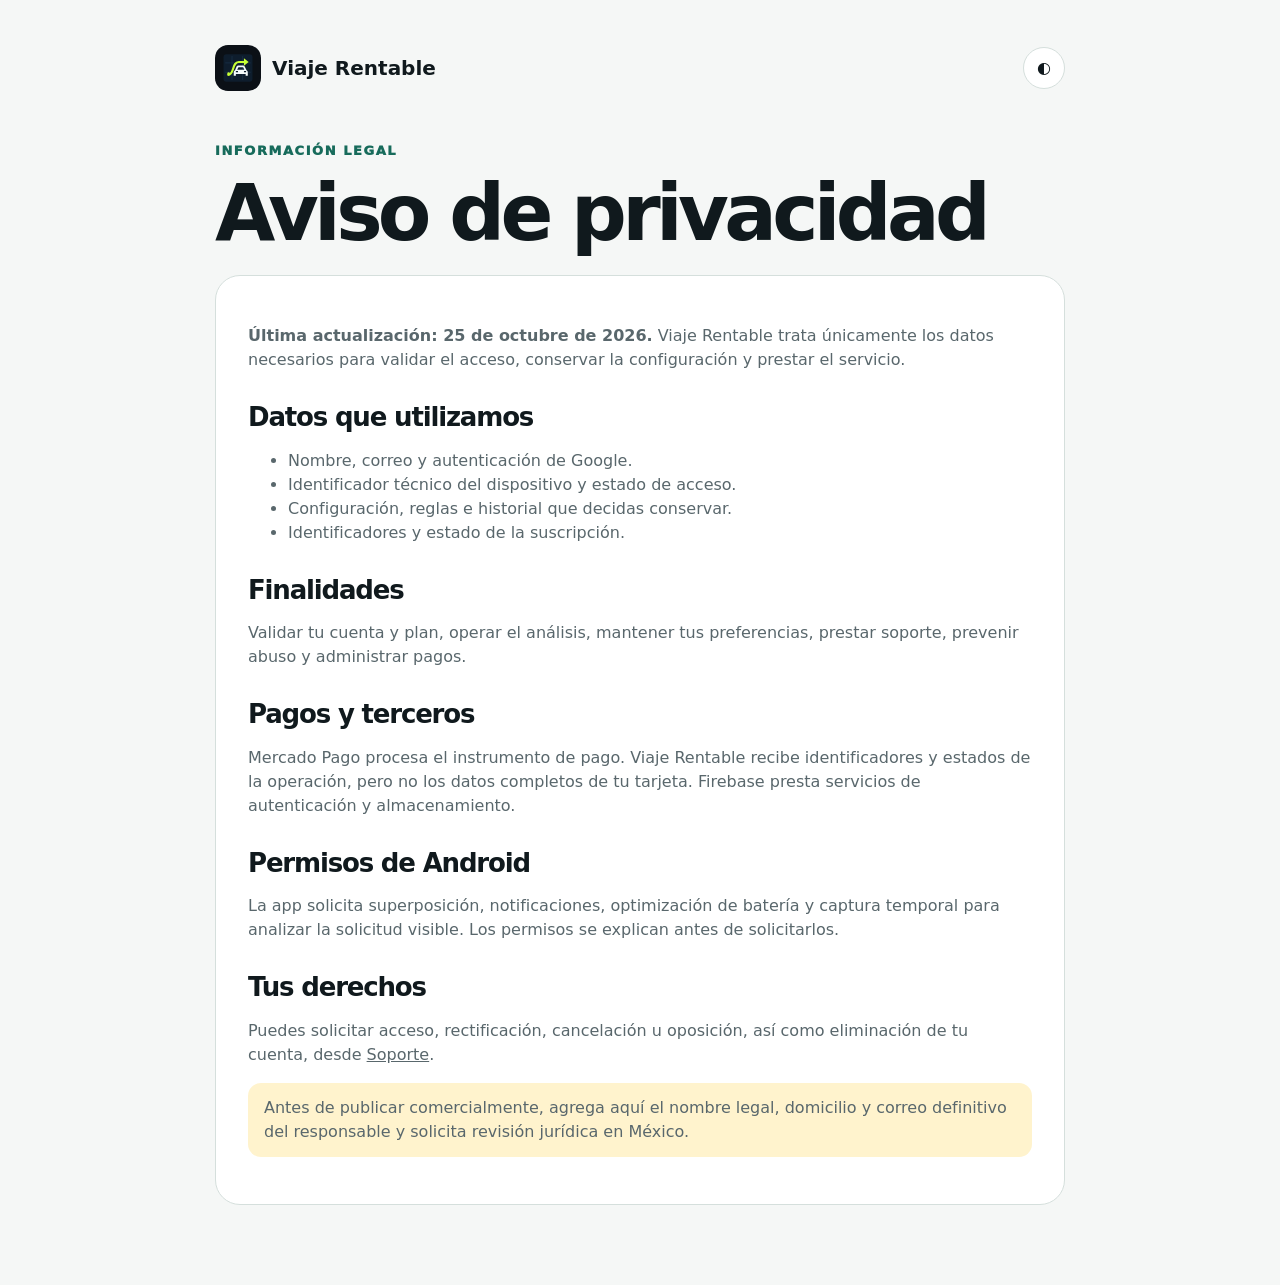
==== web/privacidad.html @ 88f23eee "Publicar landing y dashboard de Viaje Rentable" ====
<!doctype html><html lang="es-MX"><head><meta charset="utf-8"><meta name="viewport" content="width=device-width,initial-scale=1"><title>Privacidad | Viaje Rentable</title><link rel="icon" href="./assets/app-icon.svg"><link rel="stylesheet" href="./styles.css"></head><body><main class="wrap legal"><header class="legal-head"><a class="brand" href="./"><img src="./assets/app-icon.svg" alt=""><span>Viaje Rentable</span></a><button class="theme-toggle" data-theme-toggle>◐</button></header><div class="eyebrow">Información legal</div><h1>Aviso de privacidad</h1><article class="legal-card"><p><b>Última actualización: 25 de octubre de 2026.</b> Viaje Rentable trata únicamente los datos necesarios para validar el acceso, conservar la configuración y prestar el servicio.</p><h2>Datos que utilizamos</h2><ul><li>Nombre, correo y autenticación de Google.</li><li>Identificador técnico del dispositivo y estado de acceso.</li><li>Configuración, reglas e historial que decidas conservar.</li><li>Identificadores y estado de la suscripción.</li></ul><h2>Finalidades</h2><p>Validar tu cuenta y plan, operar el análisis, mantener tus preferencias, prestar soporte, prevenir abuso y administrar pagos.</p><h2>Pagos y terceros</h2><p>Mercado Pago procesa el instrumento de pago. Viaje Rentable recibe identificadores y estados de la operación, pero no los datos completos de tu tarjeta. Firebase presta servicios de autenticación y almacenamiento.</p><h2>Permisos de Android</h2><p>La app solicita superposición, notificaciones, optimización de batería y captura temporal para analizar la solicitud visible. Los permisos se explican antes de solicitarlos.</p><h2>Tus derechos</h2><p>Puedes solicitar acceso, rectificación, cancelación u oposición, así como eliminación de tu cuenta, desde <a href="./soporte.html">Soporte</a>.</p><p class="notice">Antes de publicar comercialmente, agrega aquí el nombre legal, domicilio y correo definitivo del responsable y solicita revisión jurídica en México.</p></article></main><script type="module" src="./theme.js"></script></body></html>
---- web/styles.css ----
:root{color-scheme:light;--bg:#f5f7f6;--surface:#fff;--soft:#eaf0ee;--ink:#10191d;--muted:#59676c;--line:#d5dfdc;--navy:#0e1d2d;--lime:#c7ff35;--green:#176b5b;--red:#d9364c;--yellow:#d5a600;--blue:#1678c5;--shadow:0 18px 50px #102a3216}
:root[data-theme="dark"]{color-scheme:dark;--bg:#000;--surface:#121212;--soft:#1e1e1e;--ink:#f4fafc;--muted:#a0a0a0;--line:#2c2c2c;--green:#61e4b0;--red:#ff5069;--yellow:#ffc946;--blue:#35d7eb;--shadow:0 18px 50px #0009}
*{box-sizing:border-box}html{scroll-behavior:smooth}body{margin:0;background:var(--bg);color:var(--ink);font-family:Inter,system-ui,-apple-system,"Segoe UI",sans-serif;line-height:1.5}button,a{font:inherit}a{color:inherit}.wrap{width:min(1160px,calc(100% - 36px));margin:auto}.top{display:flex;align-items:center;justify-content:space-between;padding:18px 0;position:relative;z-index:20}.brand{display:flex;align-items:center;gap:11px;text-decoration:none;font-weight:900}.brand img{width:46px;height:46px;border-radius:13px}.brand span{display:flex;flex-direction:column;font-size:20px}.brand small{font-weight:500;color:var(--muted);font-size:12px}.nav{display:flex;align-items:center;gap:18px}.nav a{text-decoration:none;font-weight:700;font-size:14px}.theme-toggle{width:42px;height:42px;border:1px solid var(--line);border-radius:50%;background:var(--surface);color:var(--ink);cursor:pointer}.button{display:inline-flex;align-items:center;justify-content:center;min-height:52px;padding:0 24px;border:0;border-radius:15px;background:var(--navy);color:#fff;text-decoration:none;font-weight:900;cursor:pointer}.button.compact{min-height:42px;padding:0 17px}.button.primary{background:var(--lime);color:#13210d}.button.ghost{background:var(--soft);color:var(--ink)}.hero{min-height:690px;display:grid;grid-template-columns:1.05fr .95fr;gap:60px;align-items:center;padding:60px 0 90px}.eyebrow{font-size:13px;font-weight:950;letter-spacing:.12em;text-transform:uppercase;color:var(--green)}h1{font-size:clamp(46px,6.4vw,78px);line-height:.96;letter-spacing:-.06em;margin:15px 0 25px}h1 span{color:var(--green)}h2{font-size:clamp(34px,4.4vw,54px);line-height:1.02;letter-spacing:-.045em;margin:12px 0 18px}h3{font-size:27px;line-height:1.08;margin:8px 0 12px}.lead{font-size:20px;color:var(--muted);max-width:730px}.fine{font-size:13px;color:var(--muted)}.actions{display:flex;flex-wrap:wrap;gap:12px;margin:28px 0 14px}.section{padding:92px 0}.surface{background:var(--surface)}
.phone,.demo-phone,.config-phone{position:relative;overflow:hidden;border:9px solid #283238;border-radius:40px;box-shadow:var(--shadow)}.hero-phone{height:565px;background:#e6edf5}.map-lines,.fake-map{position:absolute;inset:0;background:linear-gradient(27deg,transparent 48%,#78a4d866 49% 50%,transparent 51%),linear-gradient(151deg,transparent 38%,#5eb68b66 39% 41%,transparent 42%),repeating-linear-gradient(90deg,#fff0 0 38px,#fff8 39px 40px)}.ride-card,.fake-request{position:absolute;left:6%;right:6%;bottom:7%;display:flex;flex-direction:column;gap:7px;padding:24px;border-radius:25px;background:#fff;color:#10191d;box-shadow:0 15px 35px #0e1d2d35}.ride-card strong,.fake-request strong{font-size:43px}.ride-card span,.fake-request span{color:#66757b}.real-overlay{position:absolute;top:6%;left:3%;right:3%;padding:13px 15px 11px;background:#0e1d2d;color:#f4fafc;border:1px solid #234360;border-radius:20px;box-shadow:0 15px 32px #0005}.overlay-head{display:flex;align-items:center;justify-content:space-between}.overlay-head small{font-weight:800;color:#bccbd3}.level{padding:6px 16px;border-radius:8px;font-size:13px;color:#07161f}.level.optimal{background:#35d7eb}.level.discard{background:#ff5069}.overlay-metrics{display:grid;grid-template-columns:1fr 1fr 1fr;margin-top:9px}.overlay-metrics>div{padding:4px 12px;border-left:1px solid #294154;min-width:0}.overlay-metrics>div:first-child{border-left:0;padding-left:0}.overlay-metrics span{display:block;font-size:9px;color:#9fb0ba;font-weight:800}.overlay-metrics strong{display:block;font-size:clamp(17px,2vw,27px);white-space:nowrap}.optimal-text{color:#35d7eb}.minimum-text{color:#ffc946}.discard-text{color:#ff5069}.real-overlay i{display:block;width:40px;height:4px;border-radius:9px;background:#63798a;margin:12px auto 0}
.grid4{display:grid;grid-template-columns:repeat(4,1fr);gap:14px;margin-top:36px}.feature{padding:24px;border:1px solid var(--line);border-radius:20px;background:var(--bg)}.feature b{font-size:19px}.feature p{color:var(--muted);margin:5px 0}.dot{display:block;width:13px;height:13px;border-radius:50%;margin-bottom:18px}.discard{background:var(--red)}.minimum{background:var(--yellow)}.acceptable{background:var(--green)}.optimal{background:var(--blue)}
.demo-grid{display:grid;gap:32px;margin-top:40px}.demo-card{display:grid;grid-template-columns:.72fr 1.28fr;gap:42px;align-items:center;padding:38px;border:1px solid var(--line);border-radius:32px;background:var(--surface);box-shadow:var(--shadow)}.demo-card.reverse{grid-template-columns:.72fr 1.28fr}.demo-copy>span{font-size:12px;font-weight:900;letter-spacing:.12em;color:var(--green)}.demo-copy p{color:var(--muted)}.text-button{padding:0;border:0;background:none;color:var(--green);font-weight:900;cursor:pointer}.demo-phone{height:430px;background:#e5edf6}.fake-request{bottom:4%;padding:18px}.fake-request strong{font-size:35px}.real-overlay.animated{opacity:0;transform:translateY(-18px)}.playing .real-overlay.animated{animation:overlayDemo 6s infinite}@keyframes overlayDemo{0%,18%{opacity:0;transform:translateY(-18px)}30%,88%{opacity:1;transform:none}100%{opacity:0}}
.config-phone{height:500px;padding:22px;background:var(--bg);border-color:#283238}.config-title{display:flex;align-items:center;gap:10px;font-size:21px}.config-title img{width:38px}.config-panel{position:absolute;left:22px;right:22px;top:80px;padding:23px;border:1px solid var(--line);border-radius:23px;background:var(--surface)}.config-panel h4{font-size:21px;margin:0 0 3px}.config-panel small{color:var(--muted)}.value-bubble{width:max-content;margin:24px auto 14px;padding:10px 25px;border-radius:10px;background:var(--blue);color:white;font-weight:900}.grade-bar{height:12px;display:grid;grid-template-columns:1fr .45fr .6fr 1.3fr;border-radius:8px;overflow:hidden}.grade-bar i:nth-child(1){background:var(--red)}.grade-bar i:nth-child(2){background:var(--yellow)}.grade-bar i:nth-child(3){background:var(--green)}.grade-bar i:nth-child(4){background:var(--blue)}.grade-labels{display:flex;justify-content:space-between;font-size:10px;font-weight:800;margin-top:10px}.grade-labels span:nth-child(1){color:var(--red)}.grade-labels span:nth-child(2){color:var(--yellow)}.grade-labels span:nth-child(3){color:var(--green)}.grade-labels span:nth-child(4){color:var(--blue)}.panel-two{opacity:0;transform:translateX(20px)}.rule{display:grid;grid-template-columns:1fr auto;gap:12px;padding:13px 0}.rule span{font-size:11px;color:var(--green);font-weight:900}.simple-slider{grid-column:1/-1;height:5px;background:var(--line);position:relative}.simple-slider:before{content:"";display:block;width:43%;height:100%;background:var(--green)}.simple-slider i{position:absolute;left:41%;top:-6px;width:17px;height:17px;border-radius:50%;background:var(--green)}.blue-slider:before,.blue-slider i{background:var(--blue)}.save-row{position:absolute;bottom:20px;left:22px;right:22px;display:grid;grid-template-columns:1fr 1fr;gap:10px}.save-row button{height:45px;border:0;border-radius:12px;background:var(--red);color:#fff;font-weight:900}.save-row button+button{background:var(--green)}.playing .panel-one{animation:panelOne 8s infinite}.playing .panel-two{animation:panelTwo 8s infinite}@keyframes panelOne{0%,42%{opacity:1;transform:none}55%,100%{opacity:0;transform:translateX(-20px)}}@keyframes panelTwo{0%,42%{opacity:0;transform:translateX(20px)}55%,94%{opacity:1;transform:none}100%{opacity:0}}
.steps{counter-reset:step;display:grid;grid-template-columns:repeat(5,1fr);gap:14px;margin-top:34px}.steps article{padding:22px;border:1px solid var(--line);border-radius:20px;background:var(--bg)}.steps article:before{counter-increment:step;content:counter(step,decimal-leading-zero);display:block;color:var(--green);font-size:28px;font-weight:950;margin-bottom:22px}.steps p{color:var(--muted);font-size:14px}.plans{display:grid;grid-template-columns:repeat(2,1fr);gap:20px;margin-top:32px}.plan{padding:30px;border:1px solid var(--line);border-radius:25px;background:var(--surface);box-shadow:var(--shadow)}.price{font-size:48px;font-weight:950}.price small{font-size:14px;color:var(--muted)}ul.clean{padding:0;list-style:none}ul.clean li{padding:7px 0}ul.clean li:before{content:"✓";color:var(--green);font-weight:900;margin-right:9px}.notice{padding:13px 16px;border-radius:13px;background:#fff3cd;color:#684f00;margin:15px 0}.download-box{display:flex;align-items:center;justify-content:space-between;gap:30px}.footer{display:grid;grid-template-columns:1fr auto;align-items:center;gap:24px;padding:42px 0}.footer>div:nth-child(2){display:flex;gap:18px}.footer small{grid-column:1/-1;color:var(--muted)}.legal{max-width:850px;padding-top:45px;padding-bottom:80px}.legal-head{display:flex;justify-content:space-between;align-items:center;margin-bottom:50px}.legal-card{padding:32px;border:1px solid var(--line);border-radius:25px;background:var(--surface)}.legal-card h2{font-size:26px;margin-top:32px}.legal-card p,.legal-card li{color:var(--muted)}.support-grid{display:grid;grid-template-columns:1fr 1fr;gap:18px}.hidden{display:none!important}.admin-grid{display:grid;grid-template-columns:repeat(5,1fr);gap:12px}.stat{padding:20px;border:1px solid var(--line);border-radius:18px;background:var(--surface)}.stat strong{font-size:32px;display:block}table{width:100%;border-collapse:collapse;background:var(--surface);border-radius:18px;overflow:hidden}th,td{text-align:left;padding:12px;border-bottom:1px solid var(--line);font-size:13px}
.scenario-list{display:flex;flex-wrap:wrap;gap:7px;margin:18px 0}.scenario-list button{border:1px solid var(--line);border-radius:999px;padding:7px 10px;background:var(--soft);color:var(--muted);font-size:11px;font-weight:900;cursor:pointer}.scenario-list button.active{color:#fff;background:var(--green);border-color:transparent}.overlay-metrics small{display:block;margin-top:2px;font-size:8px;font-weight:900;letter-spacing:.06em}.level-discard{color:#ff5069}.level-minimum{color:#ffc946}.level-acceptable{color:#61e4b0}.level-optimal{color:#35d7eb}.decision-discard{background:#ff5069}.decision-minimum{background:#ffc946}.decision-acceptable{background:#61e4b0}.decision-optimal{background:#35d7eb}
.tabs-phone{position:relative;height:500px;padding:22px 22px 88px;border:9px solid #283238;border-radius:40px;background:var(--bg);box-shadow:var(--shadow);overflow:hidden}.app-mini-head{display:flex;gap:10px;align-items:center}.app-mini-head img{width:42px}.app-mini-head span{display:flex;flex-direction:column}.app-mini-head small{color:var(--muted)}.monitor-mini{display:flex;align-items:center;gap:8px;margin:16px 0;padding:14px;border:1px solid var(--line);border-radius:16px;background:var(--surface)}.monitor-mini i{width:9px;height:9px;border-radius:50%;background:var(--green)}.monitor-mini span{margin-left:auto;color:var(--red);font-size:11px;font-weight:900}.tab-screen{min-height:270px;padding:20px;border:1px solid var(--line);border-radius:22px;background:var(--surface)}.tab-screen h4{font-size:24px;margin:0 0 5px}.tab-screen>p{color:var(--muted);font-size:13px}.screen-item{margin-top:10px;padding:13px;border-radius:14px;background:var(--soft)}.screen-item b{display:block}.screen-item small{color:var(--muted)}.mini-tabs{position:absolute;left:15px;right:15px;bottom:15px;display:grid;grid-template-columns:repeat(4,1fr);gap:4px;padding:5px;border:1px solid var(--line);border-radius:16px;background:var(--surface)}.mini-tabs button{height:44px;border:0;border-radius:12px;background:transparent;color:var(--muted);font-size:11px}.mini-tabs button.active{background:var(--lime);color:#13210d;font-weight:900}.tab-explain{display:flex;flex-direction:column;padding:14px;margin:18px 0;border-left:4px solid var(--green);background:var(--soft)}.tab-explain span{color:var(--muted);font-size:13px}.account-panel{display:flex;justify-content:space-between;align-items:center;gap:20px;padding:20px;margin-top:24px;border:1px solid var(--line);border-radius:20px;background:var(--surface)}.account-panel>div{display:flex;flex-direction:column}.account-panel span{font-size:10px;color:var(--green);font-weight:900}.account-panel small{color:var(--muted)}
@media(max-width:850px){.nav a{display:none}.nav{gap:8px}.hero{grid-template-columns:1fr;padding-top:35px}.grid4,.plans,.steps,.admin-grid,.support-grid{grid-template-columns:1fr}.demo-card,.demo-card.reverse{grid-template-columns:1fr;padding:22px}.demo-copy{order:0}.demo-phone,.config-phone,.tabs-phone{order:1}.download-box,.account-panel{align-items:flex-start;flex-direction:column}.footer{grid-template-columns:1fr}.footer>div:nth-child(2){flex-wrap:wrap}h1{font-size:49px}.hero-phone{height:490px}.overlay-metrics strong{font-size:16px}.overlay-metrics>div{padding:4px 7px}.section{padding:68px 0}}
.tour-heading{display:flex;justify-content:space-between;align-items:end;gap:24px}.tour-layout{display:grid;grid-template-columns:220px minmax(400px,540px) 1fr;gap:34px;align-items:center;margin-top:42px}.tour-nav{display:grid;gap:7px}.tour-nav button{display:flex;align-items:center;gap:10px;padding:11px 13px;border:1px solid transparent;border-radius:13px;background:transparent;color:var(--muted);text-align:left;font-weight:800;cursor:pointer}.tour-nav button span{display:grid;place-items:center;width:25px;height:25px;border-radius:8px;background:var(--soft);font-size:10px}.tour-nav button.active{background:var(--surface);border-color:var(--line);color:var(--ink);box-shadow:var(--shadow)}.tour-nav button.active span{background:var(--lime);color:#13210d}.device-stage{display:contents}.app-device{height:660px;padding:8px;border:9px solid #263138;border-radius:44px;background:#080b0d;box-shadow:0 35px 80px #0005;overflow:hidden}.device-status{display:flex;justify-content:space-between;padding:4px 18px 8px;color:#fff;font-size:11px}.app-shell{position:relative;height:606px;padding:18px 16px 78px;border-radius:30px;background:var(--bg);overflow:hidden}.app-bar{display:flex;align-items:center;gap:10px}.app-bar img{width:42px}.app-bar span{display:flex;flex-direction:column}.app-bar small{font-size:10px;color:var(--muted)}.app-view{margin-top:14px}.screen-hero{padding:14px;border:1px solid var(--line);border-radius:18px;background:var(--surface)}.screen-hero>span{font-size:10px;font-weight:900;color:var(--green)}.screen-hero h4{font-size:25px;line-height:1.05;margin:5px 0}.screen-hero p{font-size:12px;color:var(--muted);margin:0}.screen-card{margin-top:11px;padding:15px;border:1px solid var(--line);border-radius:18px;background:var(--surface)}.screen-card>span{font-size:10px;color:var(--green);font-weight:900}.screen-card b{display:block;margin:4px 0}.screen-card small{display:block;color:var(--muted)}.screen-action{display:flex;justify-content:space-between;align-items:center;margin-top:8px;padding:12px;border-radius:13px;background:var(--soft);font-size:12px;font-weight:800}.permission-list{display:grid;gap:8px;margin-top:11px}.permission-list div{display:flex;justify-content:space-between;align-items:center;padding:12px;border-radius:13px;background:var(--soft);font-size:12px}.permission-list b{color:var(--green)}.mini-grade{height:10px;display:grid;grid-template-columns:1fr .55fr .65fr 1.2fr;margin:18px 0 8px;border-radius:8px;overflow:hidden}.mini-grade i:nth-child(1){background:var(--red)}.mini-grade i:nth-child(2){background:var(--yellow)}.mini-grade i:nth-child(3){background:var(--green)}.mini-grade i:nth-child(4){background:var(--blue)}.mini-slider{position:relative;height:5px;margin:18px 4px;background:var(--line)}.mini-slider:before{content:"";display:block;width:55%;height:100%;background:var(--green)}.mini-slider:after{content:"";position:absolute;left:52%;top:-7px;width:19px;height:19px;border:4px solid var(--surface);border-radius:50%;background:var(--green);box-shadow:0 1px 5px #0004}.history-mini{display:grid;gap:8px;margin-top:10px}.history-mini div{padding:12px;border-radius:13px;background:var(--soft)}.history-mini b{display:flex;justify-content:space-between}.history-mini small{color:var(--muted)}.app-tabs{position:absolute;left:12px;right:12px;bottom:12px;display:grid;grid-template-columns:repeat(4,1fr);gap:3px;padding:4px;border:1px solid var(--line);border-radius:16px;background:var(--surface)}.app-tabs button{height:46px;border:0;border-radius:12px;background:transparent;color:var(--muted);font-size:10px}.app-tabs button.active{background:var(--lime);color:#13210d;font-weight:900}.tour-copy>span,.analysis-copy>span{font-size:11px;letter-spacing:.1em;color:var(--green);font-weight:900}.tour-copy p,.analysis-copy p{color:var(--muted)}.tour-highlights{display:grid;gap:9px;margin-top:20px}.tour-highlights div{padding:12px 14px;border-left:3px solid var(--green);background:var(--soft);font-size:13px}.app-view.transition{animation:screenSwap .42s ease}@keyframes screenSwap{0%{opacity:.2;transform:translateX(14px)}100%{opacity:1;transform:none}}
.analysis-stage{display:grid;grid-template-columns:.75fr 1.25fr;gap:42px;align-items:center;margin-top:38px}.ride-selector{display:grid;grid-template-columns:repeat(4,1fr);gap:7px;margin:22px 0}.ride-selector button{height:8px;padding:0;border:0;border-radius:5px;background:var(--line);cursor:pointer}.ride-selector button.active{background:var(--green)}.ride-demo{height:500px}.real-overlay.visible{opacity:1;transform:none}.ride-demo.swap .fake-request{animation:rideCard .55s ease}.ride-demo.swap .real-overlay{animation:overlayDrop .7s ease}@keyframes rideCard{0%{opacity:.2;transform:translateY(20px)}100%{opacity:1;transform:none}}@keyframes overlayDrop{0%{opacity:0;transform:translateY(-25px)}100%{opacity:1;transform:none}}
.account-guest{display:flex;align-items:center;justify-content:space-between;gap:24px;padding:24px;margin-top:30px;border:1px solid var(--line);border-radius:22px;background:var(--bg)}.account-guest>div{display:flex;flex-direction:column}.account-guest span{color:var(--muted)}.account-hub{margin-top:30px;padding:26px;border:1px solid var(--line);border-radius:26px;background:var(--bg);box-shadow:var(--shadow)}.account-identity{display:flex;align-items:center;gap:14px}.account-identity>div:last-child{display:flex;flex-direction:column}.account-identity span{font-size:10px;color:var(--green);font-weight:900}.account-identity small{color:var(--muted)}.avatar{display:grid;place-items:center;width:52px;height:52px;border-radius:16px;background:var(--navy);color:var(--lime);font-weight:950}.account-kpis{display:grid;grid-template-columns:repeat(3,1fr);gap:10px;margin:22px 0}.account-kpis div{padding:15px;border-radius:16px;background:var(--surface)}.account-kpis span{display:block;font-size:10px;color:var(--muted);font-weight:800}.account-actions{display:flex;align-items:center;gap:10px;flex-wrap:wrap}.plan-status{display:inline-flex;padding:5px 9px;margin-bottom:12px;border-radius:999px;background:var(--soft);color:var(--green);font-size:11px;font-weight:900}
.admin-shell{display:grid;grid-template-columns:220px 1fr;gap:28px;min-height:calc(100vh - 100px);padding:28px 0 60px}.admin-side{padding:20px;border:1px solid var(--line);border-radius:24px;background:var(--surface);align-self:start}.admin-side a{display:block;padding:11px;border-radius:12px;text-decoration:none;font-weight:800}.admin-side a.active{background:var(--lime);color:#13210d}.admin-main h1{margin-top:4px}.admin-session{display:flex;justify-content:space-between;align-items:center;gap:16px;padding:18px;border:1px solid var(--line);border-radius:18px;background:var(--surface)}.admin-session>div{display:flex;flex-direction:column}.admin-session span{color:var(--muted);font-size:12px}.admin-toolbar{display:flex;justify-content:space-between;align-items:center;margin:34px 0 14px}.status-pill{display:inline-flex;padding:5px 9px;border-radius:999px;background:var(--soft);font-size:11px;font-weight:900}.status-ACTIVE{color:var(--green)}.status-TRIAL{color:var(--blue)}.status-PAST_DUE{color:var(--yellow)}.status-CANCELED{color:var(--red)}
@media(max-width:1000px){.tour-layout{grid-template-columns:160px minmax(360px,1fr)}.tour-copy{grid-column:1/-1}.tour-highlights{grid-template-columns:repeat(3,1fr)}}
@media(max-width:850px){.tour-heading{align-items:flex-start;flex-direction:column}.tour-layout,.analysis-stage,.admin-shell{grid-template-columns:1fr}.tour-nav{display:flex;overflow:auto}.tour-nav button{min-width:max-content}.app-device{height:620px}.tour-highlights{grid-template-columns:1fr}.account-guest{align-items:flex-start;flex-direction:column}.account-kpis{grid-template-columns:1fr}.admin-side{display:none}}
html,body{overflow-x:hidden}
@media(max-width:520px){.wrap{width:min(100% - 28px,1160px)}.hero>*,.tour-layout>*,.analysis-stage>*{min-width:0}.top .brand small{display:none}.top .brand span{font-size:17px}.top .brand img{width:40px;height:40px}.nav .button{display:none}.hero{gap:34px}.hero h1{font-size:41px;overflow-wrap:anywhere}.lead{font-size:17px}.actions{display:grid;grid-template-columns:1fr}.actions .button{width:100%}.hero-phone,.ride-demo{width:100%;height:450px;border-width:7px}.real-overlay{left:2%;right:2%;padding:11px 10px 8px;border-radius:16px}.overlay-head small{font-size:10px}.level{padding:5px 8px;font-size:10px}.overlay-metrics{grid-template-columns:minmax(0,1fr) minmax(0,1fr) minmax(0,1fr)}.overlay-metrics>div{padding:3px 5px}.overlay-metrics strong{font-size:13px}.overlay-metrics span{font-size:7px}.ride-card,.fake-request{padding:17px}.ride-card strong,.fake-request strong{font-size:34px}.grid4{gap:9px}.feature{padding:20px}.tour-nav{margin-right:-14px;padding-right:14px}.app-device{width:100%;height:600px;border-width:7px}.tour-copy h3,.analysis-copy h3{font-size:25px}.steps{grid-template-columns:1fr}.plans{grid-template-columns:1fr}.account-actions{align-items:stretch;flex-direction:column}.account-actions .button{width:100%}.download-box .button{width:100%}}
.overlay-view-switch{display:inline-grid;grid-template-columns:1fr 1fr;gap:4px;margin-top:22px;padding:5px;border:1px solid var(--line);border-radius:15px;background:var(--bg)}.overlay-view-switch button{min-width:145px;padding:10px 16px;border:0;border-radius:11px;background:transparent;color:var(--muted);font-weight:900;cursor:pointer}.overlay-view-switch button.active{background:var(--navy);color:#fff}.view-note{display:flex;flex-direction:column;gap:3px;margin:20px 0;padding:15px 17px;border-left:4px solid var(--blue);border-radius:0 13px 13px 0;background:var(--soft)}.view-note span{color:var(--muted);font-size:13px}.detail-breakdown{margin-top:12px;padding-top:12px;border-top:1px solid #294154}.detail-breakdown>b{font-size:10px;letter-spacing:.08em}.detail-grid{display:grid;grid-template-columns:repeat(2,1fr);gap:7px;margin-top:8px}.detail-grid>div{position:relative;padding:8px 9px 7px;border:1px solid #294154;border-radius:9px;background:#122a3d}.detail-grid span,.detail-grid small{display:block;color:#9fb0ba;font-size:8px;font-weight:800}.detail-grid strong{display:block;margin:2px 0;color:#f4fafc;font-size:14px}.detail-grid small{position:absolute;right:8px;bottom:7px;font-size:7px}.detail-alert{margin-top:7px;padding:7px 9px;border:1px solid #294154;border-radius:9px;color:#bccbd3;font-size:9px;font-weight:800}.real-overlay.detailed{top:3%}.real-overlay.detailed>i{margin-top:8px}.ride-demo.detail-mode{height:610px}.plan-comparison{margin:34px 0 24px;border:1px solid var(--line);border-radius:22px;background:var(--bg);overflow:hidden}.plan-comparison>div{display:grid;grid-template-columns:minmax(0,1fr) 95px 95px;align-items:center;min-height:53px;padding:0 20px;border-bottom:1px solid var(--line)}.plan-comparison>div:last-child{border-bottom:0}.plan-comparison .comparison-head{background:var(--navy);color:#fff;font-size:13px}.plan-comparison b{text-align:center;color:var(--green);font-size:18px}.plan-comparison .comparison-head b{color:#fff;font-size:13px}.plan-comparison .muted-mark{color:var(--muted)}
@media(max-width:520px){.overlay-view-switch{display:grid;width:100%}.overlay-view-switch button{min-width:0}.ride-demo.detail-mode{height:560px}.detail-grid strong{font-size:12px}.plan-comparison>div{grid-template-columns:minmax(0,1fr) 55px 55px;padding:0 12px;font-size:12px}.plan-comparison .comparison-head{font-size:11px}}
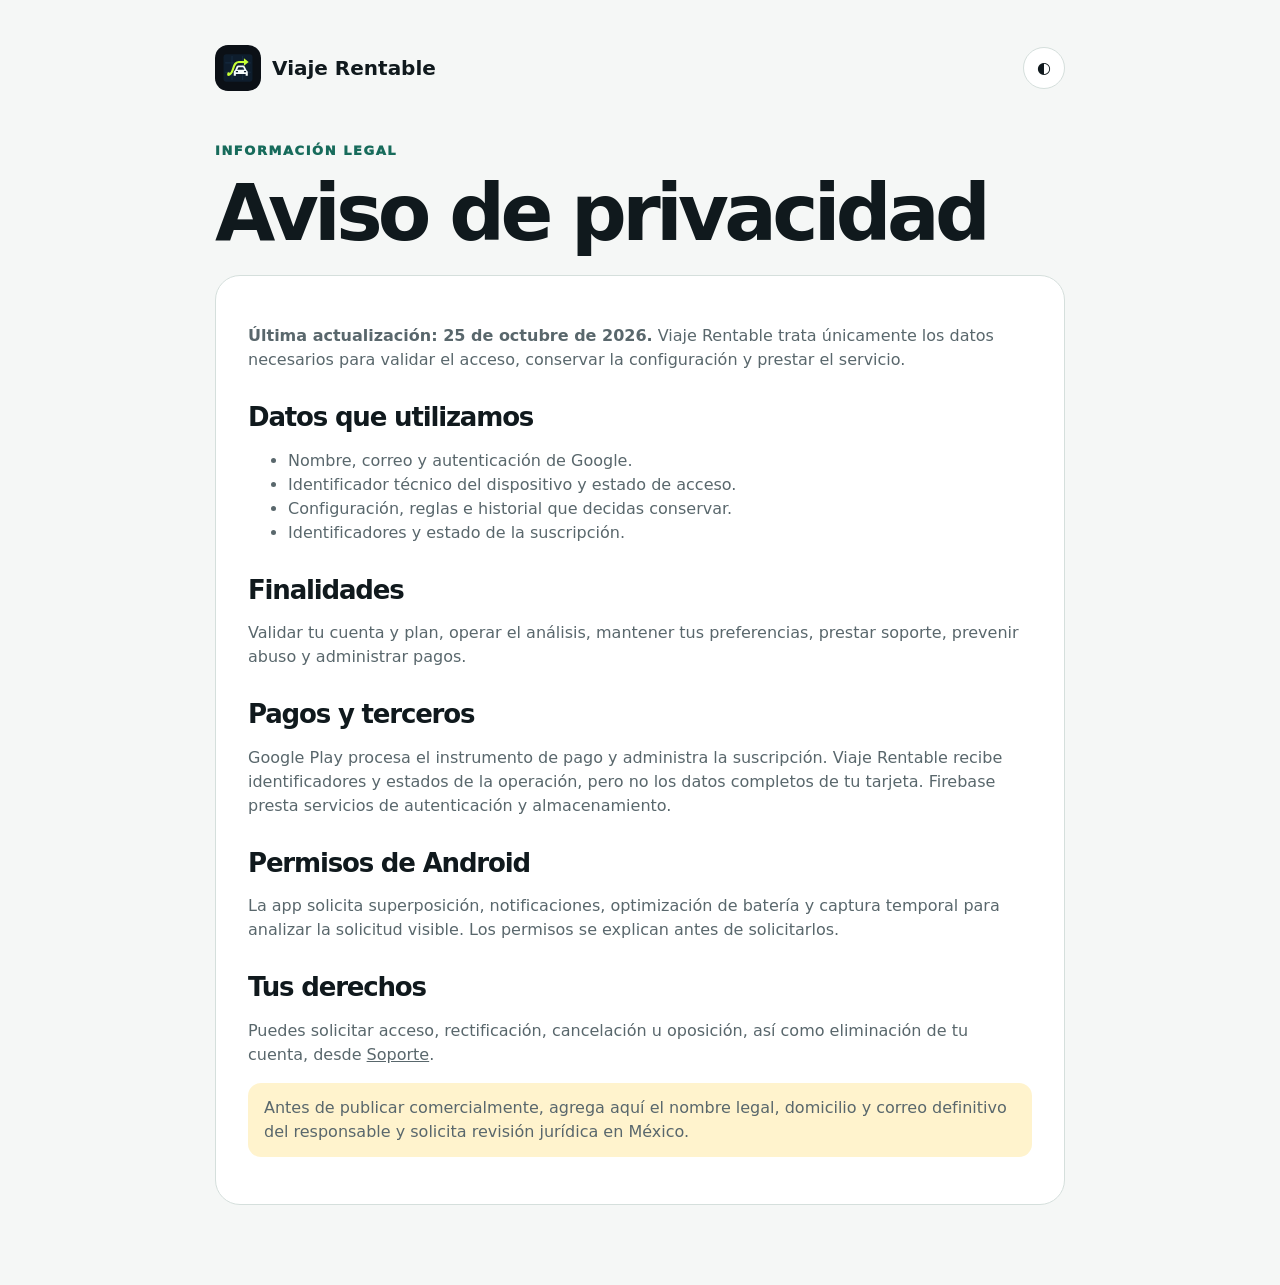
==== commit 8da220b4: "Adaptar landing y planes a Google Play" ====
--- a/web/privacidad.html
+++ b/web/privacidad.html
@@ -1 +1 @@
-<!doctype html><html lang="es-MX"><head><meta charset="utf-8"><meta name="viewport" content="width=device-width,initial-scale=1"><title>Privacidad | Viaje Rentable</title><link rel="icon" href="./assets/app-icon.svg"><link rel="stylesheet" href="./styles.css"></head><body><main class="wrap legal"><header class="legal-head"><a class="brand" href="./"><img src="./assets/app-icon.svg" alt=""><span>Viaje Rentable</span></a><button class="theme-toggle" data-theme-toggle>◐</button></header><div class="eyebrow">Información legal</div><h1>Aviso de privacidad</h1><article class="legal-card"><p><b>Última actualización: 25 de octubre de 2026.</b> Viaje Rentable trata únicamente los datos necesarios para validar el acceso, conservar la configuración y prestar el servicio.</p><h2>Datos que utilizamos</h2><ul><li>Nombre, correo y autenticación de Google.</li><li>Identificador técnico del dispositivo y estado de acceso.</li><li>Configuración, reglas e historial que decidas conservar.</li><li>Identificadores y estado de la suscripción.</li></ul><h2>Finalidades</h2><p>Validar tu cuenta y plan, operar el análisis, mantener tus preferencias, prestar soporte, prevenir abuso y administrar pagos.</p><h2>Pagos y terceros</h2><p>Mercado Pago procesa el instrumento de pago. Viaje Rentable recibe identificadores y estados de la operación, pero no los datos completos de tu tarjeta. Firebase presta servicios de autenticación y almacenamiento.</p><h2>Permisos de Android</h2><p>La app solicita superposición, notificaciones, optimización de batería y captura temporal para analizar la solicitud visible. Los permisos se explican antes de solicitarlos.</p><h2>Tus derechos</h2><p>Puedes solicitar acceso, rectificación, cancelación u oposición, así como eliminación de tu cuenta, desde <a href="./soporte.html">Soporte</a>.</p><p class="notice">Antes de publicar comercialmente, agrega aquí el nombre legal, domicilio y correo definitivo del responsable y solicita revisión jurídica en México.</p></article></main><script type="module" src="./theme.js"></script></body></html>
+<!doctype html><html lang="es-MX"><head><meta charset="utf-8"><meta name="viewport" content="width=device-width,initial-scale=1"><title>Privacidad | Viaje Rentable</title><link rel="icon" href="./assets/app-icon.svg"><link rel="stylesheet" href="./styles.css"></head><body><main class="wrap legal"><header class="legal-head"><a class="brand" href="./"><img src="./assets/app-icon.svg" alt=""><span>Viaje Rentable</span></a><button class="theme-toggle" data-theme-toggle>◐</button></header><div class="eyebrow">Información legal</div><h1>Aviso de privacidad</h1><article class="legal-card"><p><b>Última actualización: 25 de octubre de 2026.</b> Viaje Rentable trata únicamente los datos necesarios para validar el acceso, conservar la configuración y prestar el servicio.</p><h2>Datos que utilizamos</h2><ul><li>Nombre, correo y autenticación de Google.</li><li>Identificador técnico del dispositivo y estado de acceso.</li><li>Configuración, reglas e historial que decidas conservar.</li><li>Identificadores y estado de la suscripción.</li></ul><h2>Finalidades</h2><p>Validar tu cuenta y plan, operar el análisis, mantener tus preferencias, prestar soporte, prevenir abuso y administrar pagos.</p><h2>Pagos y terceros</h2><p>Google Play procesa el instrumento de pago y administra la suscripción. Viaje Rentable recibe identificadores y estados de la operación, pero no los datos completos de tu tarjeta. Firebase presta servicios de autenticación y almacenamiento.</p><h2>Permisos de Android</h2><p>La app solicita superposición, notificaciones, optimización de batería y captura temporal para analizar la solicitud visible. Los permisos se explican antes de solicitarlos.</p><h2>Tus derechos</h2><p>Puedes solicitar acceso, rectificación, cancelación u oposición, así como eliminación de tu cuenta, desde <a href="./soporte.html">Soporte</a>.</p><p class="notice">Antes de publicar comercialmente, agrega aquí el nombre legal, domicilio y correo definitivo del responsable y solicita revisión jurídica en México.</p></article></main><script type="module" src="./theme.js"></script></body></html>
--- a/web/styles.css
+++ b/web/styles.css
@@ -19,3 +19,5 @@
 @media(max-width:520px){.wrap{width:min(100% - 28px,1160px)}.hero>*,.tour-layout>*,.analysis-stage>*{min-width:0}.top .brand small{display:none}.top .brand span{font-size:17px}.top .brand img{width:40px;height:40px}.nav .button{display:none}.hero{gap:34px}.hero h1{font-size:41px;overflow-wrap:anywhere}.lead{font-size:17px}.actions{display:grid;grid-template-columns:1fr}.actions .button{width:100%}.hero-phone,.ride-demo{width:100%;height:450px;border-width:7px}.real-overlay{left:2%;right:2%;padding:11px 10px 8px;border-radius:16px}.overlay-head small{font-size:10px}.level{padding:5px 8px;font-size:10px}.overlay-metrics{grid-template-columns:minmax(0,1fr) minmax(0,1fr) minmax(0,1fr)}.overlay-metrics>div{padding:3px 5px}.overlay-metrics strong{font-size:13px}.overlay-metrics span{font-size:7px}.ride-card,.fake-request{padding:17px}.ride-card strong,.fake-request strong{font-size:34px}.grid4{gap:9px}.feature{padding:20px}.tour-nav{margin-right:-14px;padding-right:14px}.app-device{width:100%;height:600px;border-width:7px}.tour-copy h3,.analysis-copy h3{font-size:25px}.steps{grid-template-columns:1fr}.plans{grid-template-columns:1fr}.account-actions{align-items:stretch;flex-direction:column}.account-actions .button{width:100%}.download-box .button{width:100%}}
 .overlay-view-switch{display:inline-grid;grid-template-columns:1fr 1fr;gap:4px;margin-top:22px;padding:5px;border:1px solid var(--line);border-radius:15px;background:var(--bg)}.overlay-view-switch button{min-width:145px;padding:10px 16px;border:0;border-radius:11px;background:transparent;color:var(--muted);font-weight:900;cursor:pointer}.overlay-view-switch button.active{background:var(--navy);color:#fff}.view-note{display:flex;flex-direction:column;gap:3px;margin:20px 0;padding:15px 17px;border-left:4px solid var(--blue);border-radius:0 13px 13px 0;background:var(--soft)}.view-note span{color:var(--muted);font-size:13px}.detail-breakdown{margin-top:12px;padding-top:12px;border-top:1px solid #294154}.detail-breakdown>b{font-size:10px;letter-spacing:.08em}.detail-grid{display:grid;grid-template-columns:repeat(2,1fr);gap:7px;margin-top:8px}.detail-grid>div{position:relative;padding:8px 9px 7px;border:1px solid #294154;border-radius:9px;background:#122a3d}.detail-grid span,.detail-grid small{display:block;color:#9fb0ba;font-size:8px;font-weight:800}.detail-grid strong{display:block;margin:2px 0;color:#f4fafc;font-size:14px}.detail-grid small{position:absolute;right:8px;bottom:7px;font-size:7px}.detail-alert{margin-top:7px;padding:7px 9px;border:1px solid #294154;border-radius:9px;color:#bccbd3;font-size:9px;font-weight:800}.real-overlay.detailed{top:3%}.real-overlay.detailed>i{margin-top:8px}.ride-demo.detail-mode{height:610px}.plan-comparison{margin:34px 0 24px;border:1px solid var(--line);border-radius:22px;background:var(--bg);overflow:hidden}.plan-comparison>div{display:grid;grid-template-columns:minmax(0,1fr) 95px 95px;align-items:center;min-height:53px;padding:0 20px;border-bottom:1px solid var(--line)}.plan-comparison>div:last-child{border-bottom:0}.plan-comparison .comparison-head{background:var(--navy);color:#fff;font-size:13px}.plan-comparison b{text-align:center;color:var(--green);font-size:18px}.plan-comparison .comparison-head b{color:#fff;font-size:13px}.plan-comparison .muted-mark{color:var(--muted)}
 @media(max-width:520px){.overlay-view-switch{display:grid;width:100%}.overlay-view-switch button{min-width:0}.ride-demo.detail-mode{height:560px}.detail-grid strong{font-size:12px}.plan-comparison>div{grid-template-columns:minmax(0,1fr) 55px 55px;padding:0 12px;font-size:12px}.plan-comparison .comparison-head{font-size:11px}}
+.founder-offer{display:flex;align-items:center;justify-content:space-between;gap:28px;margin:30px 0;padding:28px;border:2px solid var(--blue);border-radius:26px;background:linear-gradient(135deg,var(--navy),#123148);color:#fff;box-shadow:var(--shadow)}.founder-offer span{display:inline-flex;padding:6px 10px;border-radius:999px;background:var(--lime);color:#13210d;font-size:11px;font-weight:950}.founder-offer h3{margin:12px 0 4px;font-size:34px}.founder-offer p{margin:0;color:#c9d8df}.period-switch{display:grid;grid-template-columns:repeat(4,1fr);gap:6px;max-width:650px;margin:28px auto;padding:6px;border:1px solid var(--line);border-radius:17px;background:var(--bg)}.period-switch button{padding:12px;border:0;border-radius:12px;background:transparent;color:var(--muted);font-weight:900;cursor:pointer}.period-switch button.active{background:var(--navy);color:#fff}.featured-plan{border:2px solid var(--blue)}.price-period{display:block;min-height:22px;color:var(--muted);font-weight:800}.plan .button{width:100%;margin-top:14px}
+@media(max-width:520px){.founder-offer{align-items:flex-start;flex-direction:column}.founder-offer .button{width:100%}.period-switch{grid-template-columns:1fr 1fr}}
